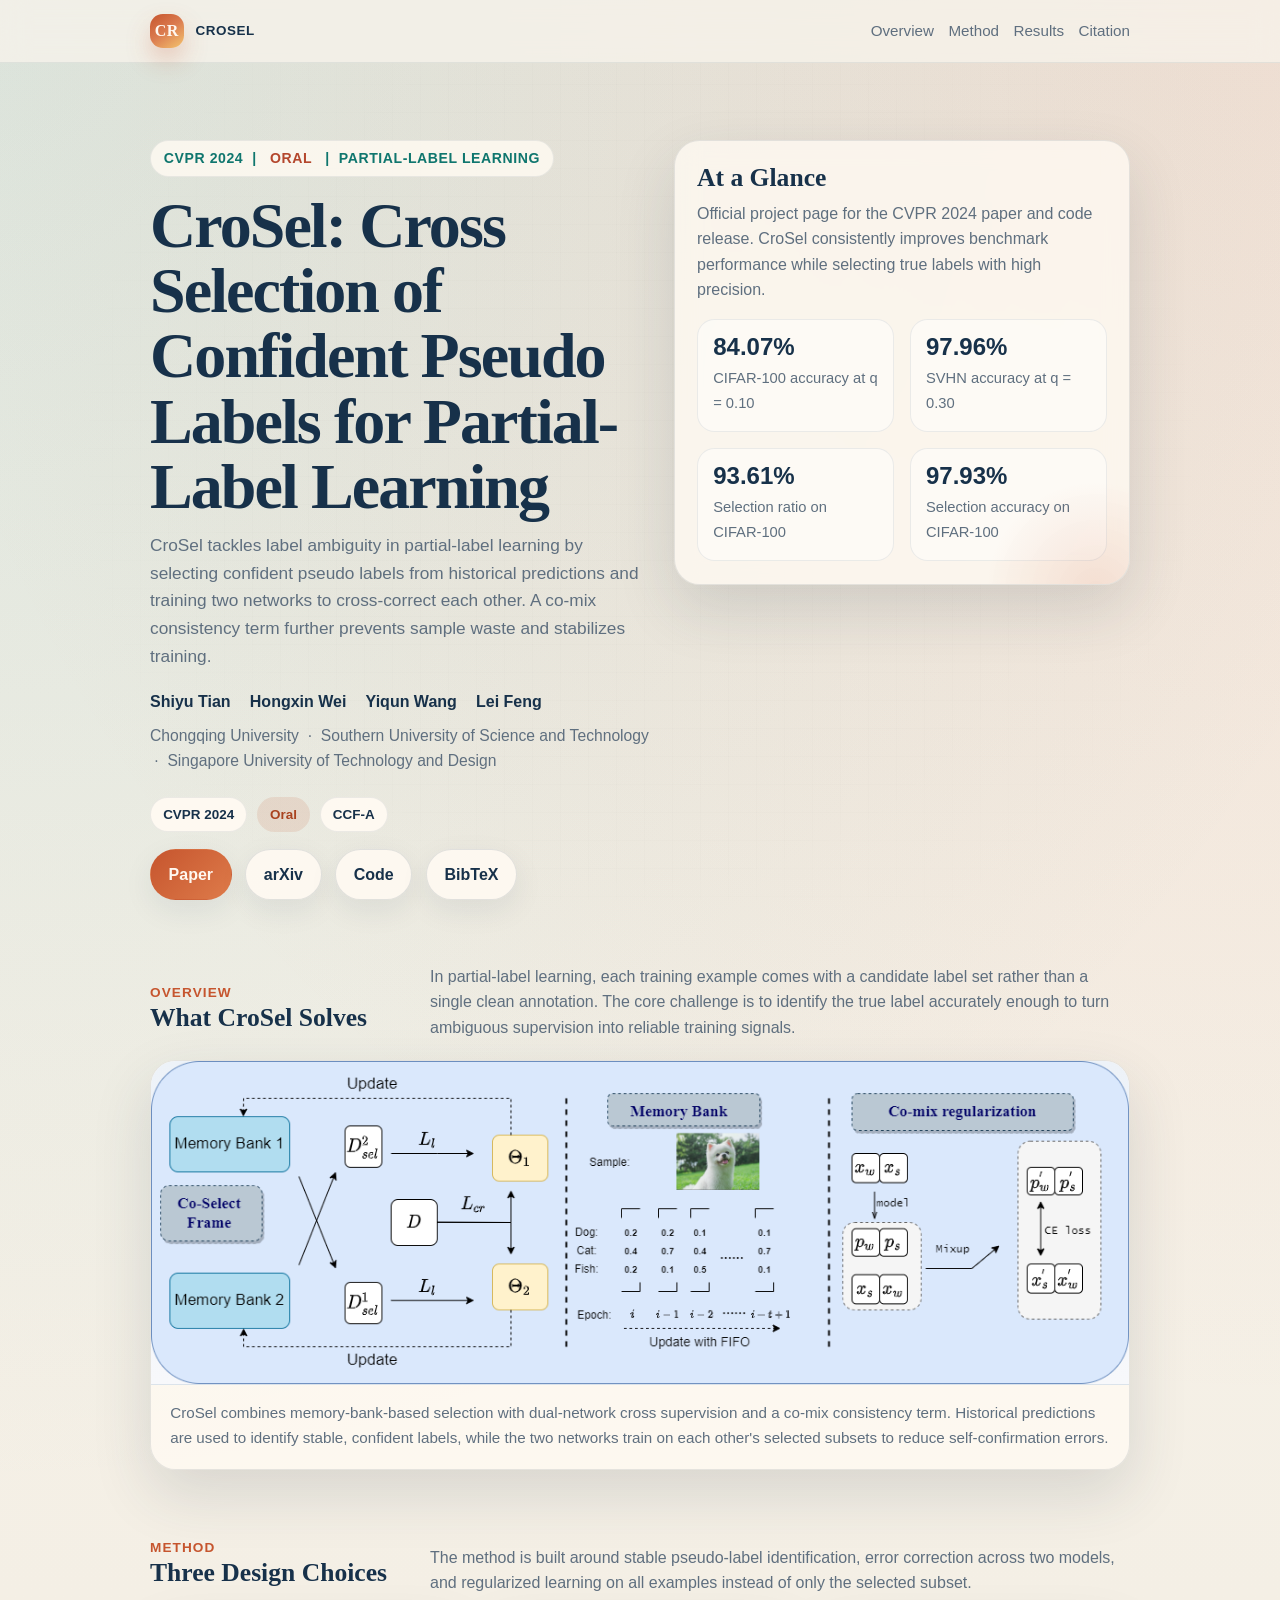
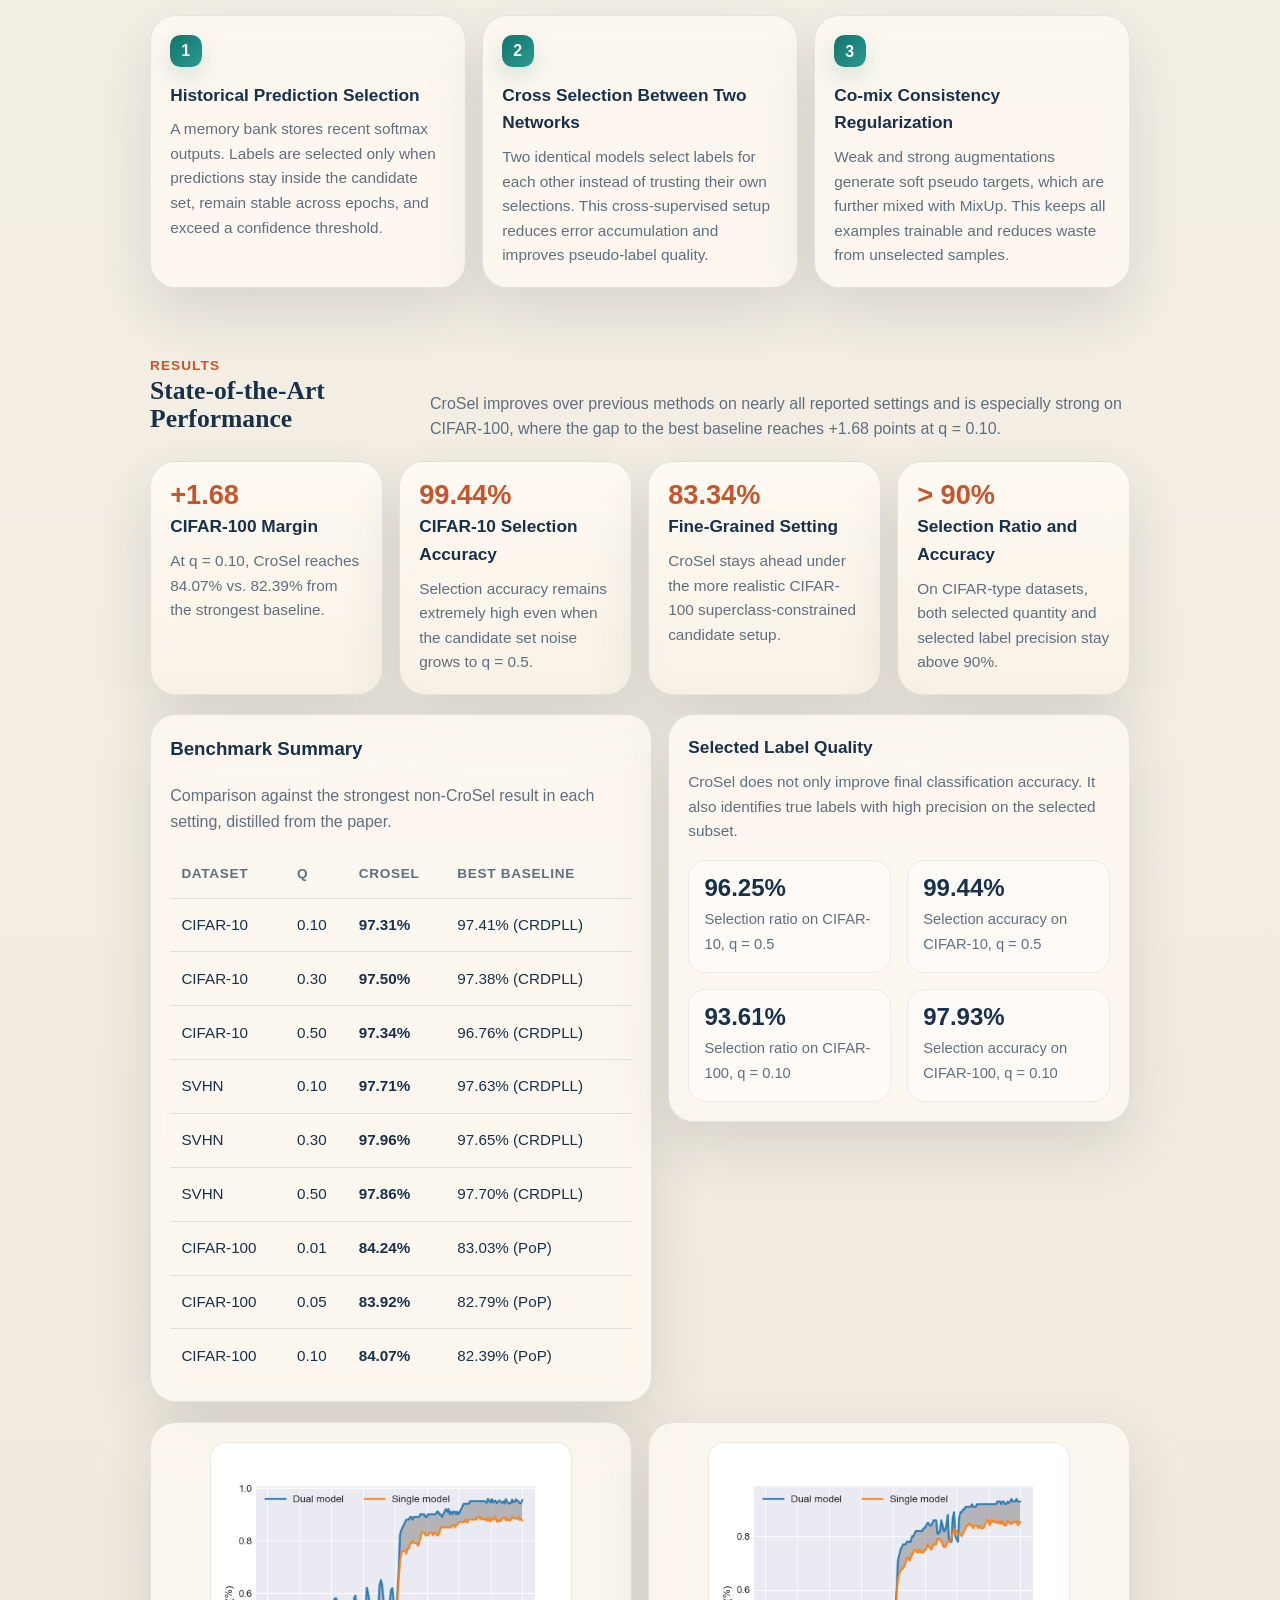
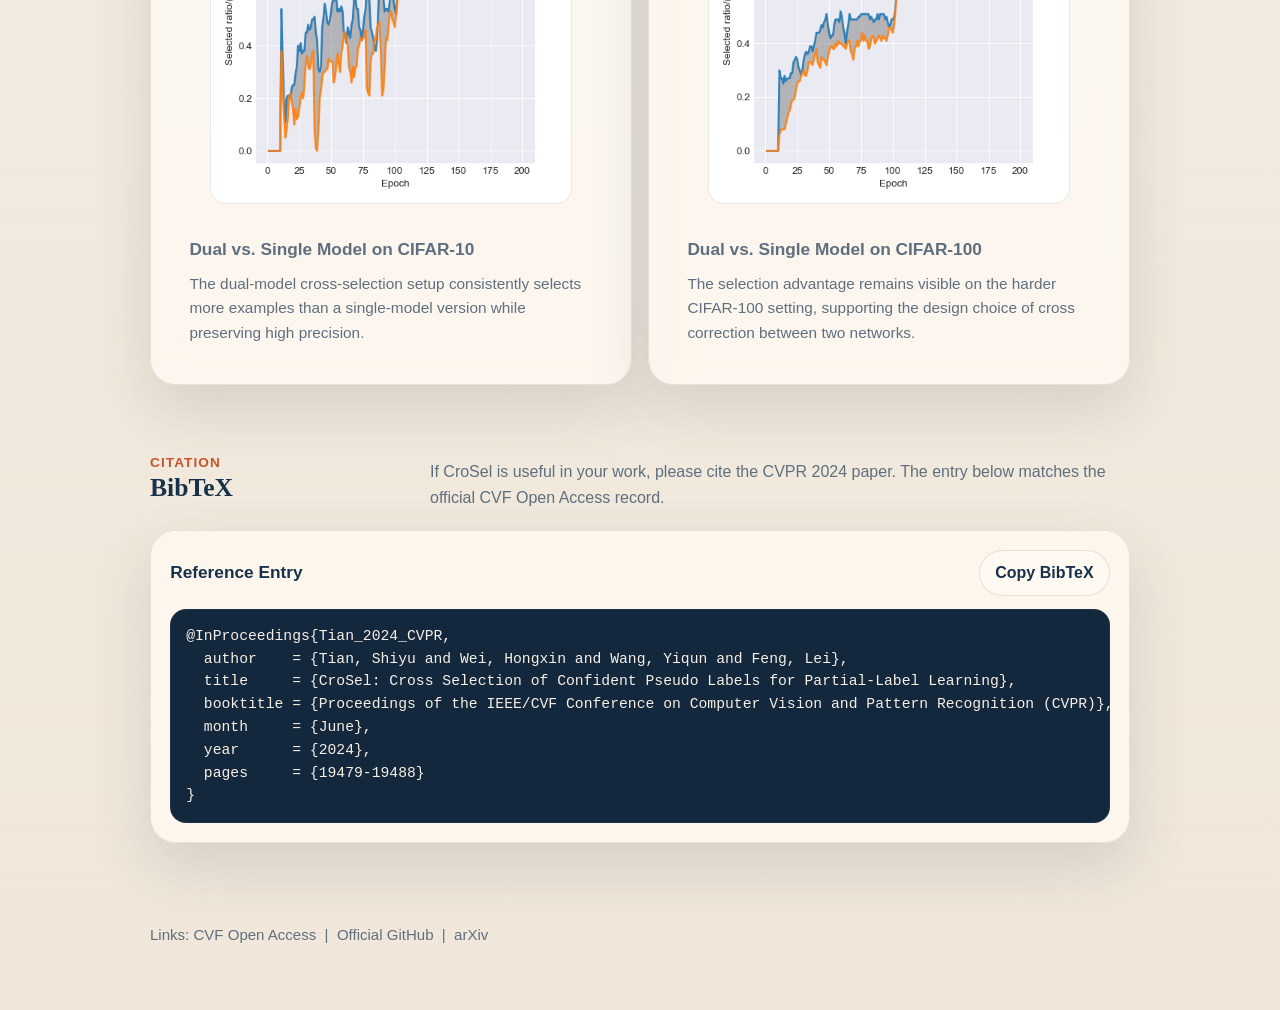
==== projects/crosel/index.html @ 3dc2851a "Add project pages and refine homepage" ====
<!DOCTYPE html>
<html lang="en">
<head>
  <meta charset="utf-8">
  <meta name="viewport" content="width=device-width, initial-scale=1">
  <title>CroSel | CVPR 2024 Project Page</title>
  <meta
    name="description"
    content="CroSel: Cross Selection of Confident Pseudo Labels for Partial-Label Learning. CVPR 2024 project page with paper, code, method overview, results, and citation."
  >
  <style>
    :root {
      --bg: #f4efe5;
      --bg-deep: #e7dbc4;
      --card: rgba(255, 250, 242, 0.78);
      --card-strong: #fffaf2;
      --ink: #17314a;
      --muted: #5f6f7f;
      --accent: #c6552e;
      --accent-deep: #a9431f;
      --accent-soft: rgba(198, 85, 46, 0.14);
      --teal: #0f766e;
      --teal-soft: rgba(15, 118, 110, 0.12);
      --line: rgba(23, 49, 74, 0.12);
      --shadow: 0 24px 60px rgba(44, 55, 73, 0.14);
      --display: "Iowan Old Style", "Palatino Linotype", "Book Antiqua", Georgia, serif;
      --body: "Aptos", "Segoe UI", "Helvetica Neue", Arial, sans-serif;
      --mono: "Cascadia Code", "SFMono-Regular", Consolas, monospace;
    }

    * {
      box-sizing: border-box;
    }

    html {
      scroll-behavior: smooth;
    }

    body {
      margin: 0;
      color: var(--ink);
      font-family: var(--body);
      line-height: 1.6;
      background:
        radial-gradient(circle at top left, rgba(15, 118, 110, 0.12), transparent 34%),
        radial-gradient(circle at top right, rgba(198, 85, 46, 0.13), transparent 32%),
        linear-gradient(180deg, #f8f4ec 0%, var(--bg) 38%, #f0e7da 100%);
      min-height: 100vh;
    }

    body::before {
      content: "";
      position: fixed;
      inset: 0;
      pointer-events: none;
      opacity: 0.33;
      background-image:
        linear-gradient(rgba(23, 49, 74, 0.03) 1px, transparent 1px),
        linear-gradient(90deg, rgba(23, 49, 74, 0.03) 1px, transparent 1px);
      background-size: 28px 28px;
      mask-image: radial-gradient(circle at center, black 48%, transparent 88%);
    }

    a {
      color: inherit;
      text-decoration: none;
    }

    img {
      display: block;
      max-width: 100%;
    }

    code,
    pre {
      font-family: var(--mono);
    }

    .container {
      width: min(980px, calc(100% - 2rem));
      margin: 0 auto;
      position: relative;
      z-index: 1;
    }

    .topbar {
      position: sticky;
      top: 0;
      z-index: 10;
      backdrop-filter: blur(14px);
      background: rgba(248, 244, 236, 0.76);
      border-bottom: 1px solid rgba(23, 49, 74, 0.08);
    }

    .topbar-inner {
      display: flex;
      justify-content: space-between;
      align-items: center;
      gap: 1rem;
      padding: 0.9rem 0;
    }

    .brand {
      display: inline-flex;
      align-items: center;
      gap: 0.75rem;
      font-weight: 700;
      letter-spacing: 0.04em;
      text-transform: uppercase;
      font-size: 0.84rem;
    }

    .brand-mark {
      width: 2.1rem;
      height: 2.1rem;
      display: grid;
      place-items: center;
      border-radius: 0.8rem;
      color: #fff8f0;
      background:
        linear-gradient(145deg, var(--accent) 0%, #db7b4f 48%, #f4c46f 100%);
      box-shadow: 0 12px 24px rgba(198, 85, 46, 0.25);
      font-family: var(--display);
      font-size: 1rem;
    }

    .nav {
      display: flex;
      flex-wrap: wrap;
      justify-content: flex-end;
      gap: 0.9rem;
      color: var(--muted);
      font-size: 0.95rem;
    }

    .nav a:hover {
      color: var(--ink);
    }

    .hero {
      padding: clamp(3.2rem, 6vw, 5.6rem) 0 2.8rem;
      display: grid;
      grid-template-columns: minmax(0, 1.05fr) minmax(250px, 0.95fr);
      gap: 1.2rem;
      align-items: start;
    }

    .eyebrow {
      display: inline-flex;
      align-items: center;
      gap: 0.55rem;
      padding: 0.38rem 0.8rem;
      border-radius: 999px;
      background: rgba(255, 250, 242, 0.82);
      border: 1px solid rgba(23, 49, 74, 0.08);
      color: var(--teal);
      font-size: 0.88rem;
      font-weight: 700;
      letter-spacing: 0.04em;
      text-transform: uppercase;
    }

    .eyebrow-oral {
      color: #b4472d;
      font-weight: 900;
    }

    .hero h1 {
      margin: 1rem 0 0.8rem;
      font-family: var(--display);
      font-size: clamp(2.4rem, 5vw, 4.4rem);
      line-height: 1.02;
      letter-spacing: -0.03em;
    }

    .subtitle {
      max-width: 760px;
      margin: 0 0 1.1rem;
      font-size: 1.08rem;
      color: var(--muted);
    }

    .authors {
      display: flex;
      flex-wrap: wrap;
      gap: 0.7rem 1.2rem;
      margin: 1.2rem 0 0.5rem;
      font-size: 1rem;
      font-weight: 600;
    }

    .affiliations {
      color: var(--muted);
      font-size: 0.98rem;
      margin-bottom: 1.5rem;
    }

    .actions {
      display: flex;
      flex-wrap: wrap;
      gap: 0.85rem;
    }

    .hero-tags {
      display: flex;
      flex-wrap: wrap;
      gap: 0.6rem;
      margin: 1rem 0 1.1rem;
    }

    .hero-tag {
      display: inline-flex;
      align-items: center;
      justify-content: center;
      min-height: 2rem;
      padding: 0.34rem 0.76rem;
      border-radius: 999px;
      border: 1px solid rgba(23, 49, 74, 0.08);
      background: rgba(255, 250, 242, 0.92);
      color: var(--ink);
      font-size: 0.84rem;
      font-weight: 700;
    }

    .hero-tag.oral {
      background: rgba(198, 85, 46, 0.12);
      color: var(--accent-deep);
      border-color: transparent;
    }

    .btn {
      display: inline-flex;
      align-items: center;
      justify-content: center;
      gap: 0.5rem;
      min-height: 2.9rem;
      padding: 0.72rem 1.1rem;
      border-radius: 999px;
      border: 1px solid rgba(23, 49, 74, 0.12);
      background: rgba(255, 250, 242, 0.9);
      box-shadow: 0 10px 30px rgba(23, 49, 74, 0.08);
      font-weight: 700;
      transition: transform 180ms ease, box-shadow 180ms ease, border-color 180ms ease;
    }

    .btn:hover {
      transform: translateY(-2px);
      box-shadow: 0 16px 32px rgba(23, 49, 74, 0.12);
      border-color: rgba(23, 49, 74, 0.18);
    }

    .btn.primary {
      background: linear-gradient(135deg, var(--accent) 0%, #de7b4a 100%);
      color: #fff8f0;
      border-color: transparent;
    }

    .panel {
      background: var(--card);
      border: 1px solid rgba(23, 49, 74, 0.1);
      border-radius: 1.6rem;
      box-shadow: var(--shadow);
      backdrop-filter: blur(12px);
    }

    .hero-panel {
      padding: 1.4rem;
      position: relative;
      overflow: hidden;
    }

    .hero-panel::after {
      content: "";
      position: absolute;
      inset: auto -18% -28% auto;
      width: 230px;
      height: 230px;
      border-radius: 50%;
      background: radial-gradient(circle, rgba(198, 85, 46, 0.15), transparent 68%);
    }

    .hero-panel h2,
    .section-title {
      margin: 0 0 0.55rem;
      font-family: var(--display);
      font-size: clamp(1.6rem, 2vw, 2.1rem);
      line-height: 1.1;
    }

    .hero-stats,
    .mini-grid,
    .idea-grid,
    .visual-grid,
    .highlights-grid {
      display: grid;
      gap: 1rem;
    }

    .hero-stats {
      margin-top: 1rem;
      grid-template-columns: repeat(2, minmax(0, 1fr));
    }

    .mini-grid {
      grid-template-columns: repeat(2, minmax(0, 1fr));
    }

    .stat {
      padding: 0.95rem;
      border-radius: 1.1rem;
      background: rgba(255, 255, 255, 0.48);
      border: 1px solid rgba(23, 49, 74, 0.08);
    }

    .stat .value {
      display: block;
      font-size: 1.5rem;
      font-weight: 800;
      line-height: 1;
      margin-bottom: 0.35rem;
    }

    .stat .label {
      color: var(--muted);
      font-size: 0.92rem;
    }

    .section {
      padding: 1.2rem 0 3rem;
    }

    .section-head {
      display: flex;
      justify-content: space-between;
      align-items: end;
      gap: 1rem;
      margin-bottom: 1.2rem;
    }

    .section-kicker {
      color: var(--accent);
      text-transform: uppercase;
      letter-spacing: 0.08em;
      font-size: 0.85rem;
      font-weight: 800;
    }

    .section-copy {
      max-width: 700px;
      color: var(--muted);
      margin: 0;
    }

    .teaser {
      overflow: hidden;
    }

    .teaser figure,
    .visual-card {
      margin: 0;
    }

    .teaser img {
      width: 100%;
      object-fit: cover;
      border-bottom: 1px solid rgba(23, 49, 74, 0.08);
      background: linear-gradient(180deg, #edf2f8 0%, #f7f8fb 100%);
    }

    .teaser figcaption,
    .visual-body {
      padding: 1rem 1.2rem 1.2rem;
      color: var(--muted);
      font-size: 0.95rem;
    }

    .idea-grid {
      grid-template-columns: repeat(3, minmax(0, 1fr));
    }

    .idea-card,
    .highlight-card,
    .visual-card,
    .citation-card,
    .table-shell {
      padding: 1.2rem;
    }

    .idea-card h3,
    .highlight-card h3,
    .visual-card h3,
    .citation-card h3 {
      margin: 0 0 0.5rem;
      font-size: 1.08rem;
    }

    .idea-card p,
    .highlight-card p,
    .visual-card p,
    .citation-card p {
      margin: 0;
      color: var(--muted);
      font-size: 0.96rem;
    }

    .badge {
      display: inline-flex;
      align-items: center;
      justify-content: center;
      width: 2rem;
      height: 2rem;
      margin-bottom: 0.9rem;
      border-radius: 0.65rem;
      font-weight: 800;
      color: #fff8f0;
      background: linear-gradient(135deg, var(--teal) 0%, #2e988f 100%);
      box-shadow: 0 10px 24px rgba(15, 118, 110, 0.18);
    }

    .highlights-grid {
      grid-template-columns: repeat(4, minmax(0, 1fr));
      margin-bottom: 1.2rem;
    }

    .highlight-card {
      background: linear-gradient(180deg, rgba(255, 250, 242, 0.96) 0%, rgba(249, 242, 231, 0.8) 100%);
    }

    .highlight-value {
      display: block;
      margin-bottom: 0.3rem;
      font-size: 1.7rem;
      line-height: 1;
      font-weight: 800;
      color: var(--accent);
    }

    .results-layout {
      display: grid;
      grid-template-columns: minmax(0, 1fr) minmax(250px, 0.92fr);
      gap: 1rem;
      align-items: start;
    }

    .table-shell {
      overflow: hidden;
    }

    .table-wrap {
      overflow-x: auto;
    }

    table {
      width: 100%;
      border-collapse: collapse;
      min-width: 540px;
      font-size: 0.95rem;
    }

    th,
    td {
      padding: 0.8rem 0.7rem;
      border-bottom: 1px solid var(--line);
      text-align: left;
      white-space: nowrap;
    }

    th {
      color: var(--muted);
      font-size: 0.85rem;
      text-transform: uppercase;
      letter-spacing: 0.05em;
    }

    tbody tr:last-child td {
      border-bottom: none;
    }

    .pill {
      display: inline-flex;
      align-items: center;
      padding: 0.18rem 0.56rem;
      border-radius: 999px;
      font-size: 0.84rem;
      font-weight: 700;
    }

    .pill.up {
      background: var(--teal-soft);
      color: var(--teal);
    }

    .pill.down {
      background: var(--accent-soft);
      color: var(--accent-deep);
    }

    .strong {
      font-weight: 800;
      color: var(--ink);
    }

    .visual-grid {
      grid-template-columns: repeat(2, minmax(0, 1fr));
      margin-top: 1.2rem;
    }

    .visual-card {
      overflow: hidden;
    }

    .visual-card img {
      width: 82%;
      height: auto;
      display: block;
      margin: 0 auto 1rem;
      aspect-ratio: auto;
      object-fit: contain;
      border-radius: 1rem;
      border: 1px solid rgba(23, 49, 74, 0.08);
      background: #f7f8fb;
    }

    .citation-card {
      position: relative;
    }

    .citation-actions {
      display: flex;
      justify-content: space-between;
      align-items: center;
      gap: 1rem;
      margin-bottom: 0.8rem;
    }

    .copy-btn {
      cursor: pointer;
      border: 1px solid rgba(23, 49, 74, 0.12);
      background: rgba(255, 250, 242, 0.92);
      color: var(--ink);
      border-radius: 999px;
      padding: 0.58rem 0.95rem;
      font: inherit;
      font-weight: 700;
    }

    .copy-btn:hover {
      border-color: rgba(23, 49, 74, 0.18);
    }

    pre {
      margin: 0;
      padding: 1rem;
      border-radius: 1rem;
      overflow: auto;
      background: #13283c;
      color: #f6efe6;
      font-size: 0.92rem;
      line-height: 1.55;
      box-shadow: inset 0 0 0 1px rgba(255, 255, 255, 0.06);
    }

    .footer {
      padding: 1rem 0 3rem;
      color: var(--muted);
      font-size: 0.94rem;
    }

    .fade-up {
      opacity: 0;
      transform: translateY(18px);
      animation: fade-up 700ms ease forwards;
      animation-delay: var(--delay, 0ms);
    }

    @keyframes fade-up {
      to {
        opacity: 1;
        transform: translateY(0);
      }
    }

    @media (max-width: 1040px) {
      .hero,
      .results-layout,
      .highlights-grid {
        grid-template-columns: 1fr;
      }

      .idea-grid {
        grid-template-columns: repeat(2, minmax(0, 1fr));
      }

      .hero-panel::after {
        width: 180px;
        height: 180px;
      }
    }

    @media (max-width: 720px) {
      .topbar-inner,
      .section-head,
      .citation-actions {
        align-items: start;
        flex-direction: column;
      }

      .nav {
        justify-content: flex-start;
      }

      .hero {
        padding-top: 2.4rem;
      }

      .hero-stats,
      .mini-grid,
      .visual-grid {
        grid-template-columns: 1fr;
      }

      .idea-grid {
        grid-template-columns: 1fr;
      }

      .actions {
        width: 100%;
      }

      .btn {
        flex: 1 1 180px;
      }

      table {
        min-width: 460px;
      }

      th,
      td {
        white-space: normal;
      }
    }
  </style>
</head>
<body>
  <header class="topbar">
    <div class="container topbar-inner">
      <a class="brand" href="#">
        <span class="brand-mark">Cr</span>
        <span>CroSel</span>
      </a>
      <nav class="nav">
        <a href="#overview">Overview</a>
        <a href="#method">Method</a>
        <a href="#results">Results</a>
        <a href="#citation">Citation</a>
      </nav>
    </div>
  </header>

  <main class="container">
    <section class="hero">
      <div class="fade-up" style="--delay: 60ms;">
        <div class="eyebrow">CVPR 2024 &nbsp;|&nbsp; <span class="eyebrow-oral">Oral</span> &nbsp;|&nbsp; Partial-Label Learning</div>
        <h1>CroSel: Cross Selection of Confident Pseudo Labels for Partial-Label Learning</h1>
        <p class="subtitle">
          CroSel tackles label ambiguity in partial-label learning by selecting confident pseudo labels
          from historical predictions and training two networks to cross-correct each other. A co-mix
          consistency term further prevents sample waste and stabilizes training.
        </p>
        <div class="authors">
          <span>Shiyu Tian</span>
          <span>Hongxin Wei</span>
          <span>Yiqun Wang</span>
          <span>Lei Feng</span>
        </div>
        <div class="affiliations">
          Chongqing University &nbsp;&middot;&nbsp; Southern University of Science and Technology &nbsp;&middot;&nbsp;
          Singapore University of Technology and Design
        </div>
        <div class="hero-tags">
          <span class="hero-tag">CVPR 2024</span>
          <span class="hero-tag oral">Oral</span>
          <span class="hero-tag">CCF-A</span>
        </div>
        <div class="actions">
          <a class="btn primary" href="https://openaccess.thecvf.com/content/CVPR2024/papers/Tian_CroSel_Cross_Selection_of_Confident_Pseudo_Labels_for_Partial-Label_Learning_CVPR_2024_paper.pdf" target="_blank" rel="noreferrer">Paper</a>
          <a class="btn" href="https://arxiv.org/abs/2303.10365" target="_blank" rel="noreferrer">arXiv</a>
          <a class="btn" href="https://github.com/jokersio-tsy/CroSel" target="_blank" rel="noreferrer">Code</a>
          <a class="btn" href="#citation">BibTeX</a>
        </div>
      </div>

      <aside class="panel hero-panel fade-up" style="--delay: 180ms;">
        <h2>At a Glance</h2>
        <p class="section-copy">
          Official project page for the CVPR 2024 paper and code release. CroSel consistently improves
          benchmark performance while selecting true labels with high precision.
        </p>
        <div class="hero-stats">
          <div class="stat">
            <span class="value">84.07%</span>
            <span class="label">CIFAR-100 accuracy at q = 0.10</span>
          </div>
          <div class="stat">
            <span class="value">97.96%</span>
            <span class="label">SVHN accuracy at q = 0.30</span>
          </div>
          <div class="stat">
            <span class="value">93.61%</span>
            <span class="label">Selection ratio on CIFAR-100</span>
          </div>
          <div class="stat">
            <span class="value">97.93%</span>
            <span class="label">Selection accuracy on CIFAR-100</span>
          </div>
        </div>
      </aside>
    </section>

    <section class="section fade-up" id="overview" style="--delay: 240ms;">
      <div class="section-head">
        <div>
          <div class="section-kicker">Overview</div>
          <h2 class="section-title">What CroSel Solves</h2>
        </div>
        <p class="section-copy">
          In partial-label learning, each training example comes with a candidate label set rather than a
          single clean annotation. The core challenge is to identify the true label accurately enough to
          turn ambiguous supervision into reliable training signals.
        </p>
      </div>

      <div class="panel teaser">
        <figure>
          <img src="./img/frame1.png" alt="Overview of the CroSel framework with memory banks, cross selection, and co-mix regularization.">
          <figcaption>
            CroSel combines memory-bank-based selection with dual-network cross supervision and a co-mix
            consistency term. Historical predictions are used to identify stable, confident labels, while
            the two networks train on each other's selected subsets to reduce self-confirmation errors.
          </figcaption>
        </figure>
      </div>
    </section>

    <section class="section" id="method">
      <div class="section-head">
        <div>
          <div class="section-kicker">Method</div>
          <h2 class="section-title">Three Design Choices</h2>
        </div>
        <p class="section-copy">
          The method is built around stable pseudo-label identification, error correction across two
          models, and regularized learning on all examples instead of only the selected subset.
        </p>
      </div>

      <div class="idea-grid">
        <article class="panel idea-card fade-up" style="--delay: 40ms;">
          <div class="badge">1</div>
          <h3>Historical Prediction Selection</h3>
          <p>
            A memory bank stores recent softmax outputs. Labels are selected only when predictions stay
            inside the candidate set, remain stable across epochs, and exceed a confidence threshold.
          </p>
        </article>

        <article class="panel idea-card fade-up" style="--delay: 120ms;">
          <div class="badge">2</div>
          <h3>Cross Selection Between Two Networks</h3>
          <p>
            Two identical models select labels for each other instead of trusting their own selections.
            This cross-supervised setup reduces error accumulation and improves pseudo-label quality.
          </p>
        </article>

        <article class="panel idea-card fade-up" style="--delay: 200ms;">
          <div class="badge">3</div>
          <h3>Co-mix Consistency Regularization</h3>
          <p>
            Weak and strong augmentations generate soft pseudo targets, which are further mixed with
            MixUp. This keeps all examples trainable and reduces waste from unselected samples.
          </p>
        </article>
      </div>
    </section>

    <section class="section" id="results">
      <div class="section-head">
        <div>
          <div class="section-kicker">Results</div>
          <h2 class="section-title">State-of-the-Art Performance</h2>
        </div>
        <p class="section-copy">
          CroSel improves over previous methods on nearly all reported settings and is especially strong
          on CIFAR-100, where the gap to the best baseline reaches +1.68 points at q = 0.10.
        </p>
      </div>

      <div class="highlights-grid">
        <article class="panel highlight-card fade-up" style="--delay: 30ms;">
          <span class="highlight-value">+1.68</span>
          <h3>CIFAR-100 Margin</h3>
          <p>At q = 0.10, CroSel reaches 84.07% vs. 82.39% from the strongest baseline.</p>
        </article>

        <article class="panel highlight-card fade-up" style="--delay: 90ms;">
          <span class="highlight-value">99.44%</span>
          <h3>CIFAR-10 Selection Accuracy</h3>
          <p>Selection accuracy remains extremely high even when the candidate set noise grows to q = 0.5.</p>
        </article>

        <article class="panel highlight-card fade-up" style="--delay: 150ms;">
          <span class="highlight-value">83.34%</span>
          <h3>Fine-Grained Setting</h3>
          <p>CroSel stays ahead under the more realistic CIFAR-100 superclass-constrained candidate setup.</p>
        </article>

        <article class="panel highlight-card fade-up" style="--delay: 210ms;">
          <span class="highlight-value">&gt; 90%</span>
          <h3>Selection Ratio and Accuracy</h3>
          <p>On CIFAR-type datasets, both selected quantity and selected label precision stay above 90%.</p>
        </article>
      </div>

      <div class="results-layout">
        <div class="panel table-shell fade-up" style="--delay: 120ms;">
          <h3 style="margin-top: 0;">Benchmark Summary</h3>
          <p class="section-copy" style="margin-bottom: 1rem;">
            Comparison against the strongest non-CroSel result in each setting, distilled from the paper.
          </p>
          <div class="table-wrap">
            <table aria-label="Benchmark accuracy summary">
              <thead>
                <tr>
                  <th>Dataset</th>
                  <th>q</th>
                  <th>CroSel</th>
                  <th>Best Baseline</th>
                  <th>Delta</th>
                </tr>
              </thead>
              <tbody>
                <tr>
                  <td>CIFAR-10</td>
                  <td>0.10</td>
                  <td class="strong">97.31%</td>
                  <td>97.41% (CRDPLL)</td>
                  <td><span class="pill down">-0.10</span></td>
                </tr>
                <tr>
                  <td>CIFAR-10</td>
                  <td>0.30</td>
                  <td class="strong">97.50%</td>
                  <td>97.38% (CRDPLL)</td>
                  <td><span class="pill up">+0.12</span></td>
                </tr>
                <tr>
                  <td>CIFAR-10</td>
                  <td>0.50</td>
                  <td class="strong">97.34%</td>
                  <td>96.76% (CRDPLL)</td>
                  <td><span class="pill up">+0.58</span></td>
                </tr>
                <tr>
                  <td>SVHN</td>
                  <td>0.10</td>
                  <td class="strong">97.71%</td>
                  <td>97.63% (CRDPLL)</td>
                  <td><span class="pill up">+0.08</span></td>
                </tr>
                <tr>
                  <td>SVHN</td>
                  <td>0.30</td>
                  <td class="strong">97.96%</td>
                  <td>97.65% (CRDPLL)</td>
                  <td><span class="pill up">+0.31</span></td>
                </tr>
                <tr>
                  <td>SVHN</td>
                  <td>0.50</td>
                  <td class="strong">97.86%</td>
                  <td>97.70% (CRDPLL)</td>
                  <td><span class="pill up">+0.16</span></td>
                </tr>
                <tr>
                  <td>CIFAR-100</td>
                  <td>0.01</td>
                  <td class="strong">84.24%</td>
                  <td>83.03% (PoP)</td>
                  <td><span class="pill up">+1.21</span></td>
                </tr>
                <tr>
                  <td>CIFAR-100</td>
                  <td>0.05</td>
                  <td class="strong">83.92%</td>
                  <td>82.79% (PoP)</td>
                  <td><span class="pill up">+1.13</span></td>
                </tr>
                <tr>
                  <td>CIFAR-100</td>
                  <td>0.10</td>
                  <td class="strong">84.07%</td>
                  <td>82.39% (PoP)</td>
                  <td><span class="pill up">+1.68</span></td>
                </tr>
              </tbody>
            </table>
          </div>
        </div>

        <aside class="panel citation-card fade-up" style="--delay: 180ms;">
          <h3>Selected Label Quality</h3>
          <p style="margin-bottom: 1rem;">
            CroSel does not only improve final classification accuracy. It also identifies true labels with
            high precision on the selected subset.
          </p>
          <div class="mini-grid">
            <div class="stat">
              <span class="value">96.25%</span>
              <span class="label">Selection ratio on CIFAR-10, q = 0.5</span>
            </div>
            <div class="stat">
              <span class="value">99.44%</span>
              <span class="label">Selection accuracy on CIFAR-10, q = 0.5</span>
            </div>
            <div class="stat">
              <span class="value">93.61%</span>
              <span class="label">Selection ratio on CIFAR-100, q = 0.10</span>
            </div>
            <div class="stat">
              <span class="value">97.93%</span>
              <span class="label">Selection accuracy on CIFAR-100, q = 0.10</span>
            </div>
          </div>
        </aside>
      </div>

      <div class="visual-grid">
        <figure class="panel visual-card fade-up" style="--delay: 90ms;">
          <img src="./img/cifar10@comparation@sratio.png" alt="Selection ratio comparison between dual model and single model on CIFAR-10.">
          <div class="visual-body">
            <h3>Dual vs. Single Model on CIFAR-10</h3>
            <p>
              The dual-model cross-selection setup consistently selects more examples than a single-model
              version while preserving high precision.
            </p>
          </div>
        </figure>

        <figure class="panel visual-card fade-up" style="--delay: 150ms;">
          <img src="./img/cifar100@comparation@sratio.png" alt="Selection ratio comparison between dual model and single model on CIFAR-100.">
          <div class="visual-body">
            <h3>Dual vs. Single Model on CIFAR-100</h3>
            <p>
              The selection advantage remains visible on the harder CIFAR-100 setting, supporting the
              design choice of cross correction between two networks.
            </p>
          </div>
        </figure>
      </div>
    </section>

    <section class="section" id="citation">
      <div class="section-head">
        <div>
          <div class="section-kicker">Citation</div>
          <h2 class="section-title">BibTeX</h2>
        </div>
        <p class="section-copy">
          If CroSel is useful in your work, please cite the CVPR 2024 paper. The entry below matches the
          official CVF Open Access record.
        </p>
      </div>

      <div class="panel citation-card fade-up" style="--delay: 80ms;">
        <div class="citation-actions">
          <h3 style="margin: 0;">Reference Entry</h3>
          <button class="copy-btn" type="button" data-copy-target="bibtex">Copy BibTeX</button>
        </div>
        <pre id="bibtex">@InProceedings{Tian_2024_CVPR,
  author    = {Tian, Shiyu and Wei, Hongxin and Wang, Yiqun and Feng, Lei},
  title     = {CroSel: Cross Selection of Confident Pseudo Labels for Partial-Label Learning},
  booktitle = {Proceedings of the IEEE/CVF Conference on Computer Vision and Pattern Recognition (CVPR)},
  month     = {June},
  year      = {2024},
  pages     = {19479-19488}
}</pre>
      </div>
    </section>

    <footer class="footer">
      <p>
        Links: <a href="https://openaccess.thecvf.com/content/CVPR2024/html/Tian_CroSel_Cross_Selection_of_Confident_Pseudo_Labels_for_Partial-Label_Learning_CVPR_2024_paper.html" target="_blank" rel="noreferrer">CVF Open Access</a>
        &nbsp;|&nbsp;
        <a href="https://github.com/jokersio-tsy/CroSel" target="_blank" rel="noreferrer">Official GitHub</a>
        &nbsp;|&nbsp;
        <a href="https://arxiv.org/abs/2303.10365" target="_blank" rel="noreferrer">arXiv</a>
      </p>
    </footer>
  </main>

  <script>
    const copyButton = document.querySelector("[data-copy-target]");

    if (copyButton) {
      copyButton.addEventListener("click", async () => {
        const target = document.getElementById(copyButton.dataset.copyTarget);
        if (!target) return;

        const originalText = copyButton.textContent;
        try {
          if (navigator.clipboard && window.isSecureContext) {
            await navigator.clipboard.writeText(target.textContent);
          } else {
            const textArea = document.createElement("textarea");
            textArea.value = target.textContent;
            textArea.setAttribute("readonly", "");
            textArea.style.position = "fixed";
            textArea.style.top = "-9999px";
            document.body.appendChild(textArea);
            textArea.select();
            document.execCommand("copy");
            document.body.removeChild(textArea);
          }
          copyButton.textContent = "Copied";
        } catch (error) {
          copyButton.textContent = "Copy failed";
        }

        window.setTimeout(() => {
          copyButton.textContent = originalText;
        }, 1600);
      });
    }
  </script>
</body>
</html>
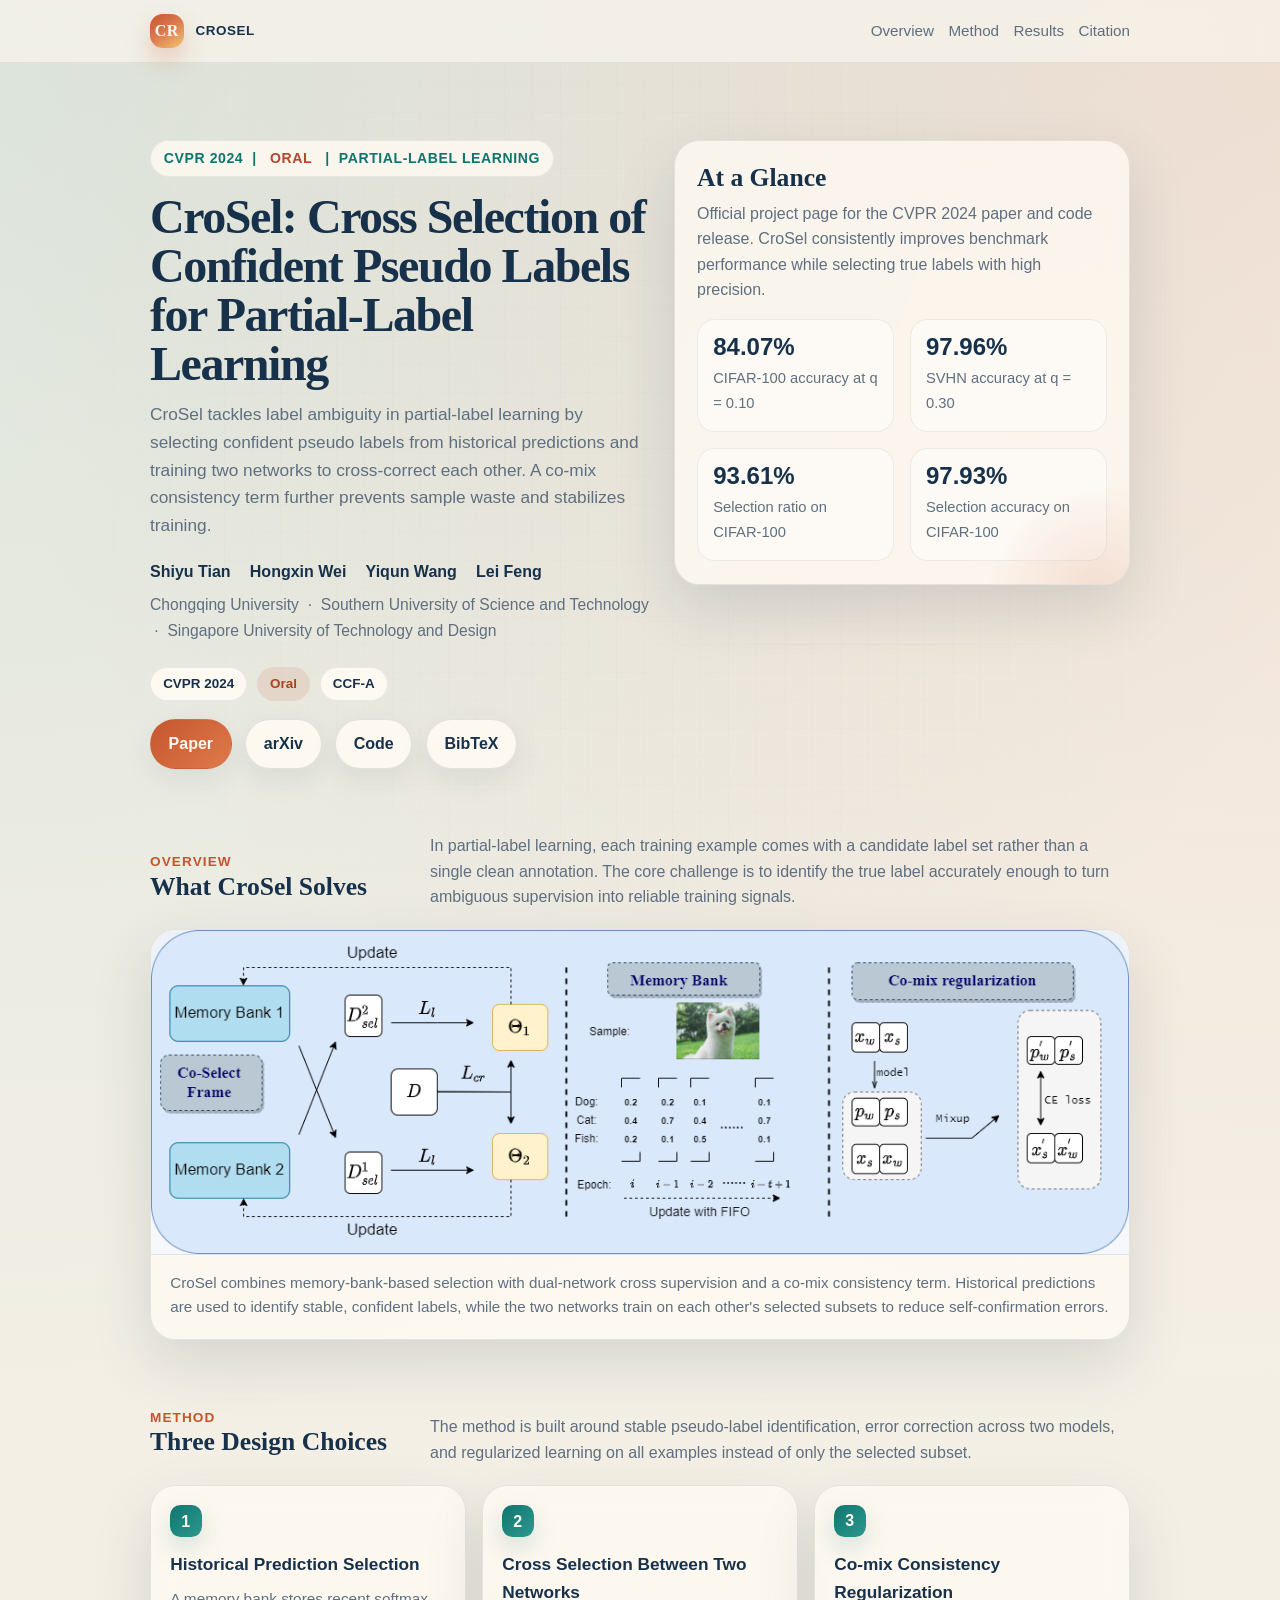
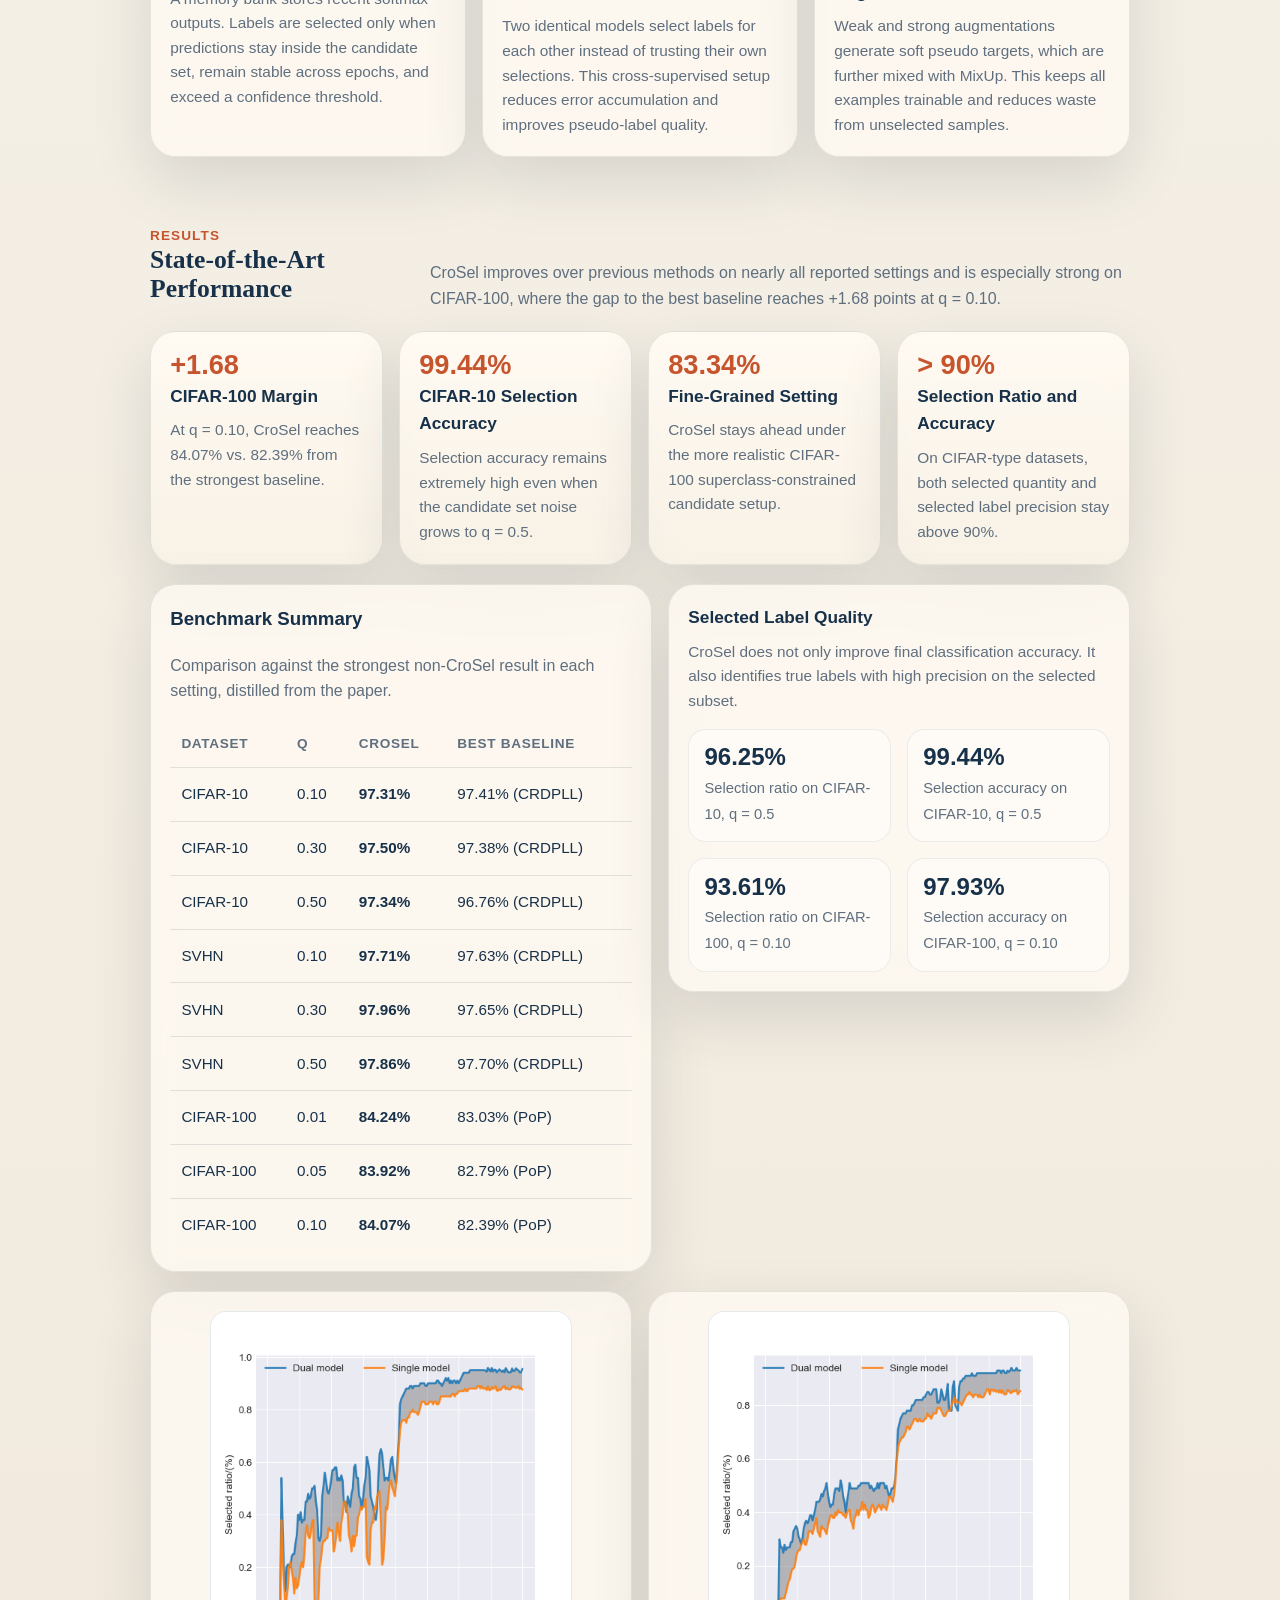
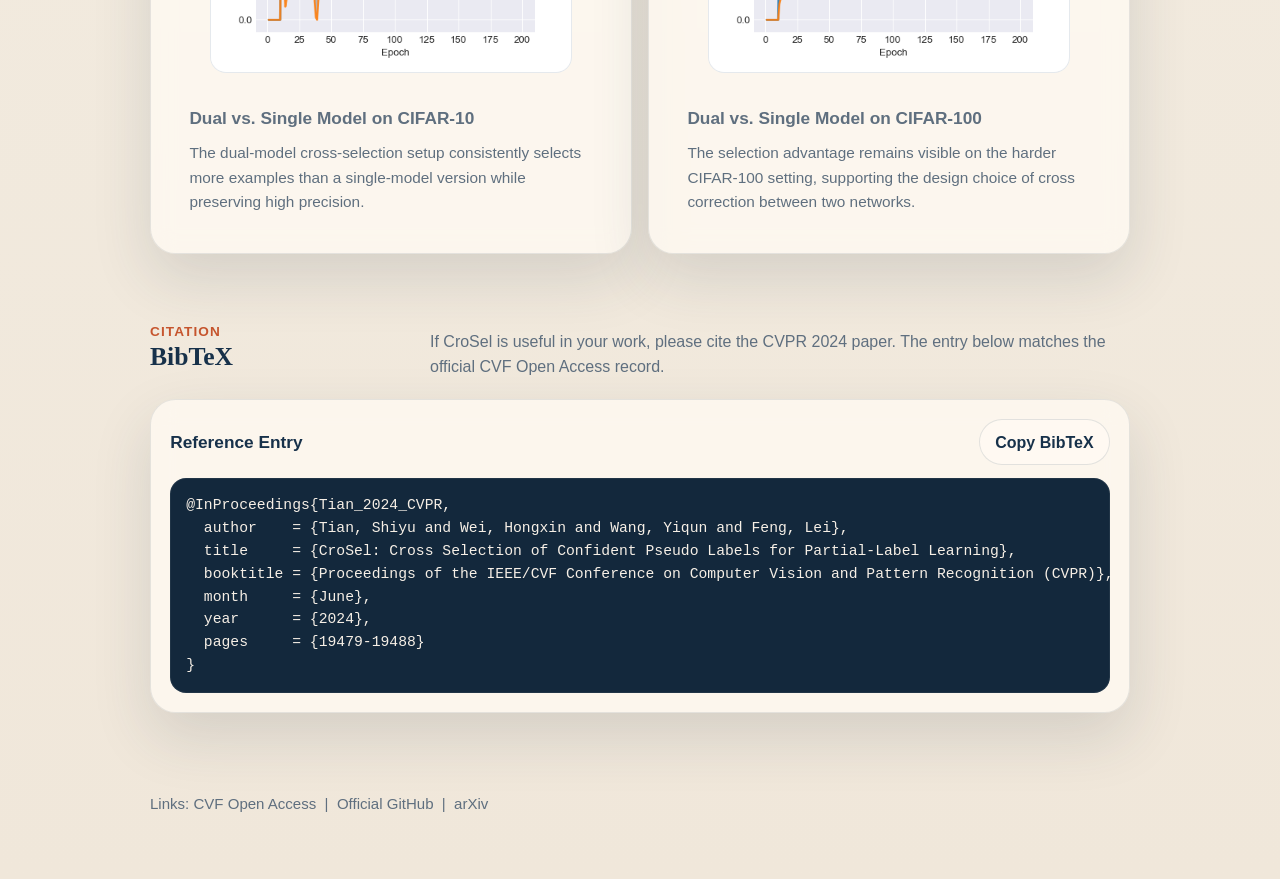
==== commit 59138b4a: "Add TabularMath project page and reorder selected works" ====
--- a/projects/crosel/index.html
+++ b/projects/crosel/index.html
@@ -168,7 +168,7 @@
     .hero h1 {
       margin: 1rem 0 0.8rem;
       font-family: var(--display);
-      font-size: clamp(2.4rem, 5vw, 4.4rem);
+      font-size: clamp(1.88rem, 3.75vw, 3.32rem);
       line-height: 1.02;
       letter-spacing: -0.03em;
     }
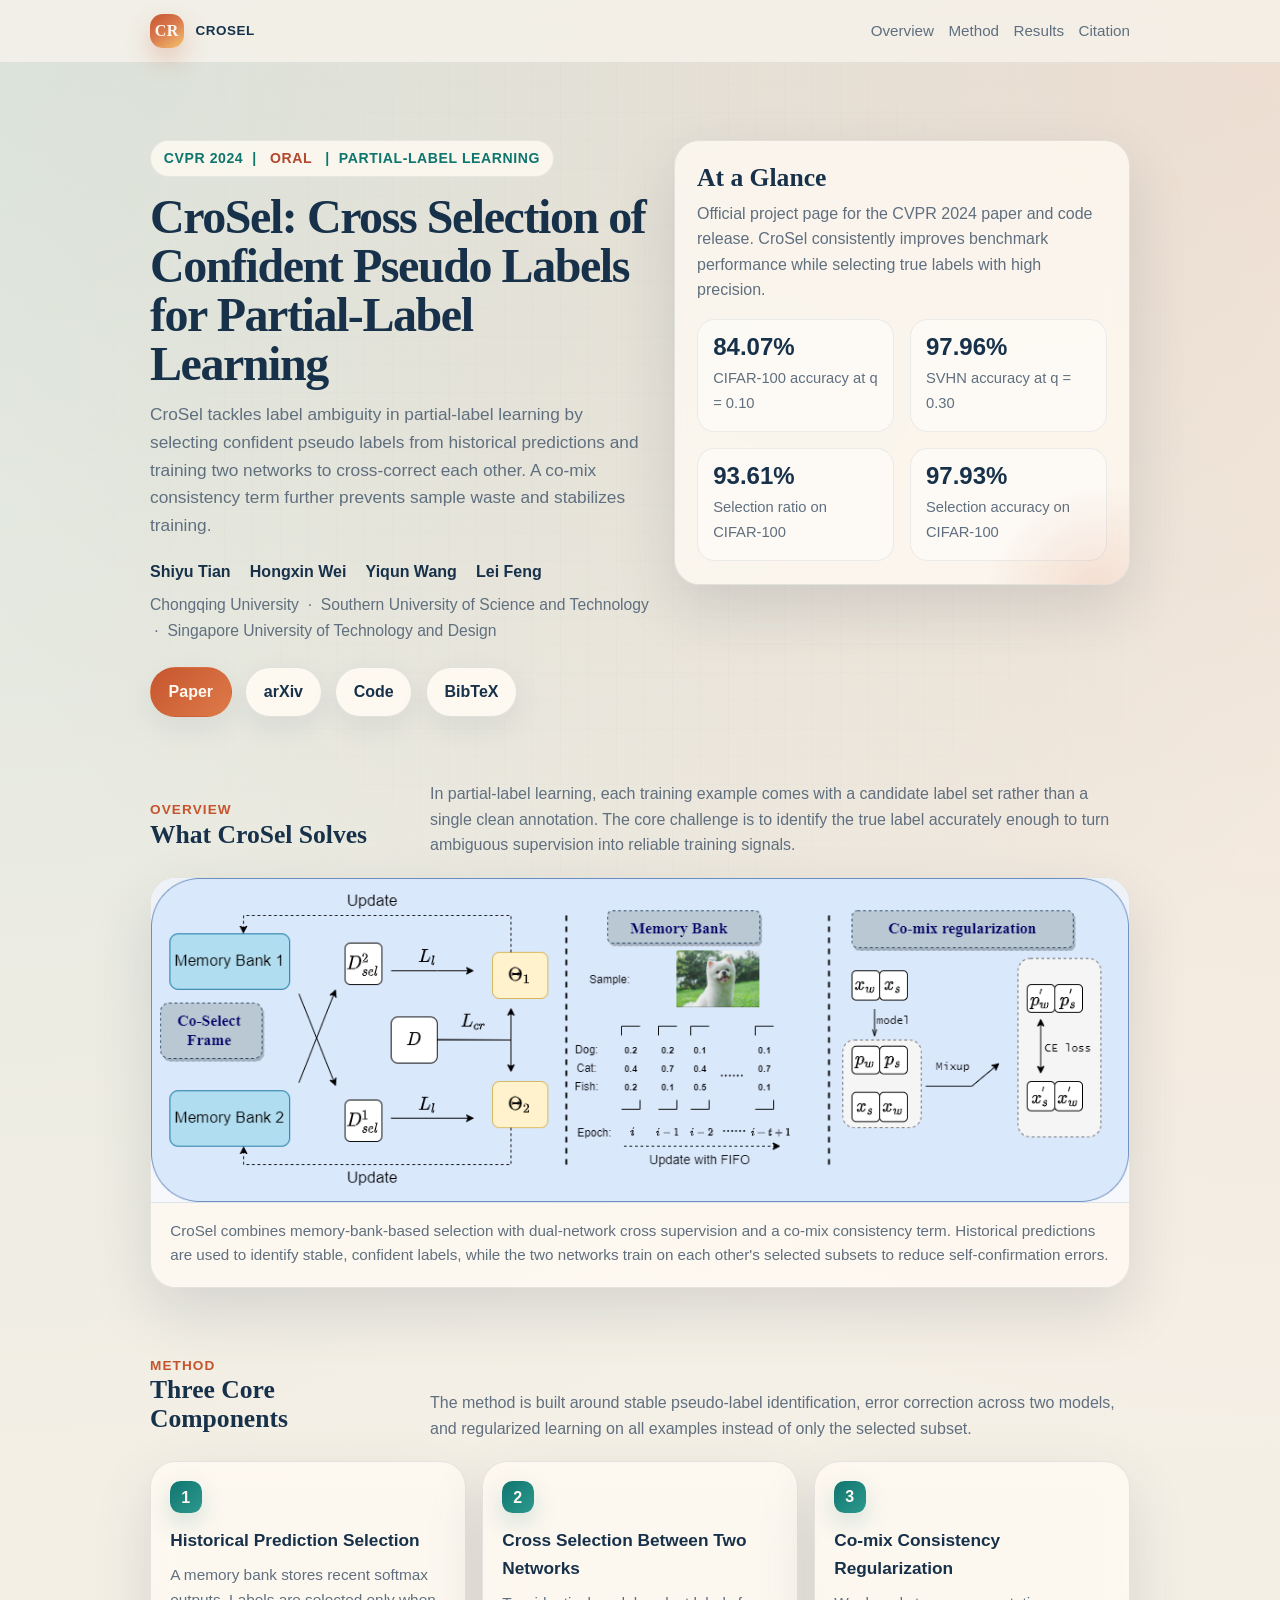
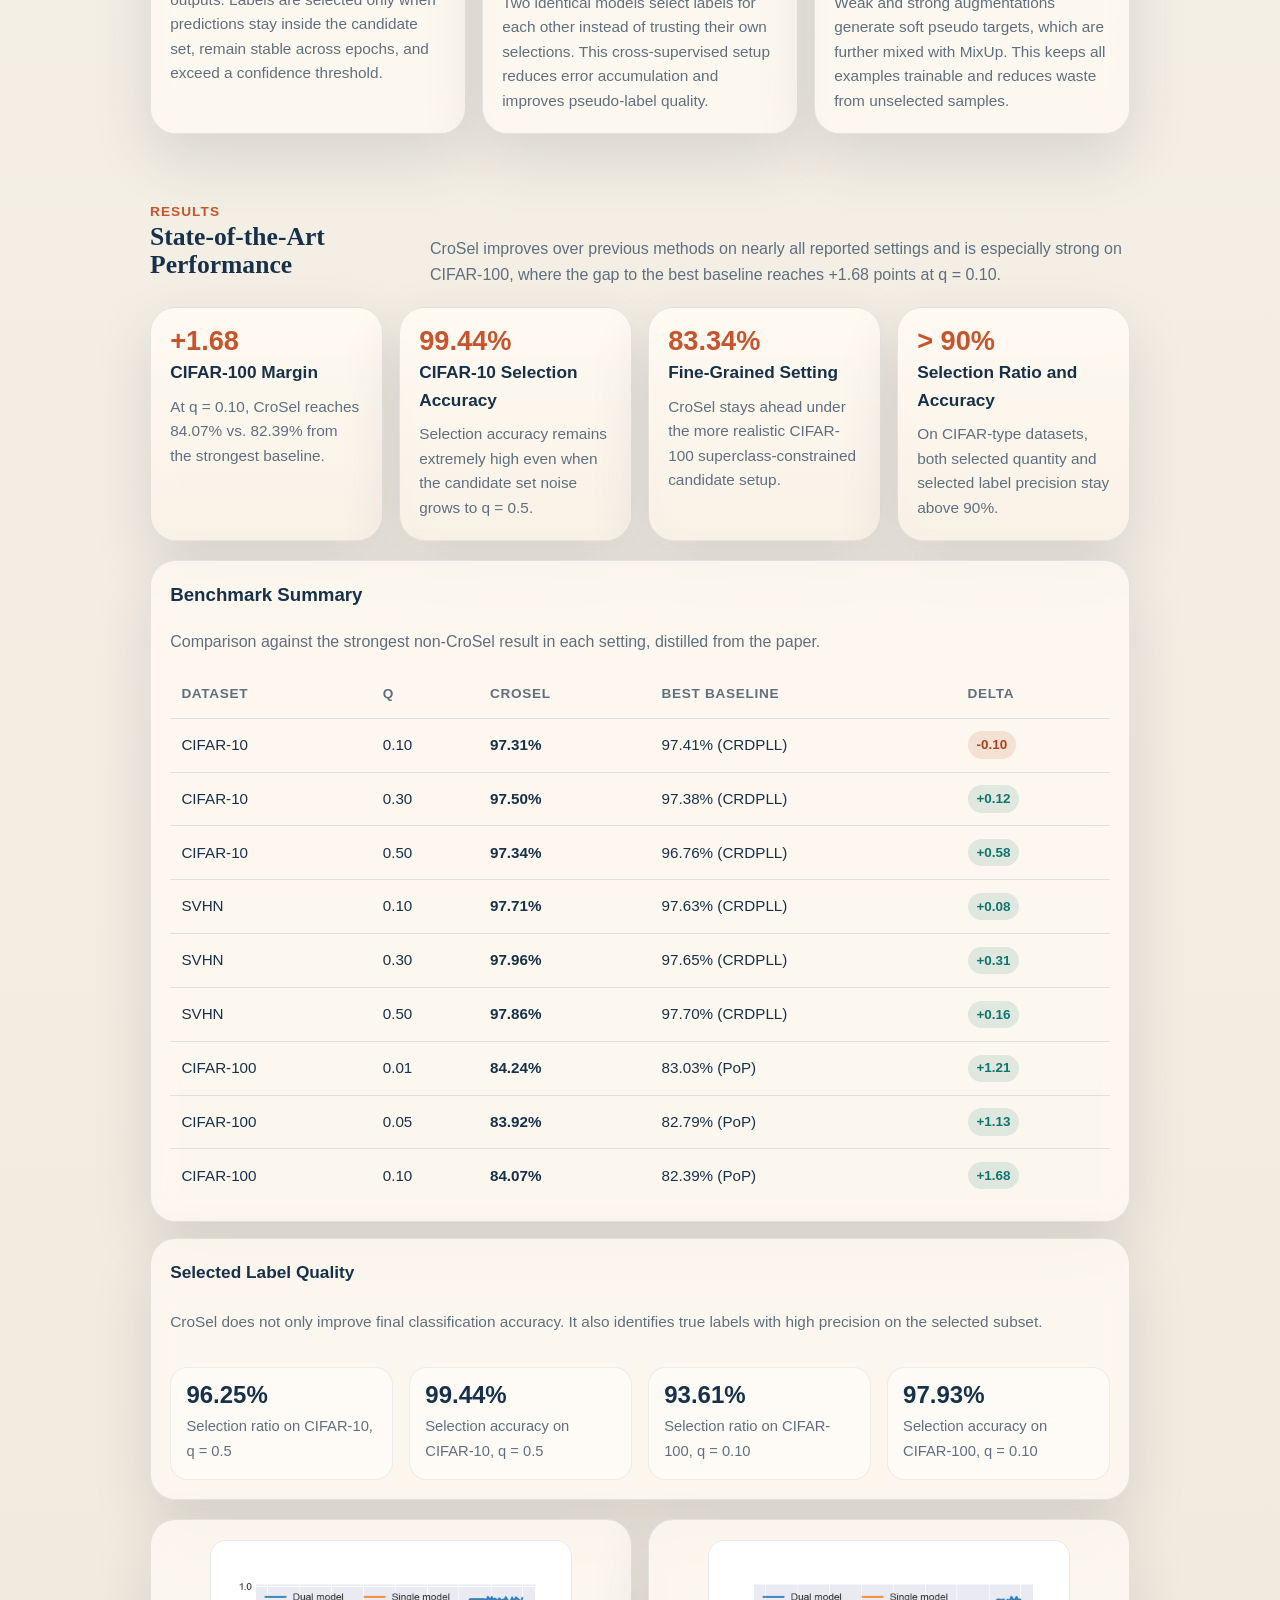
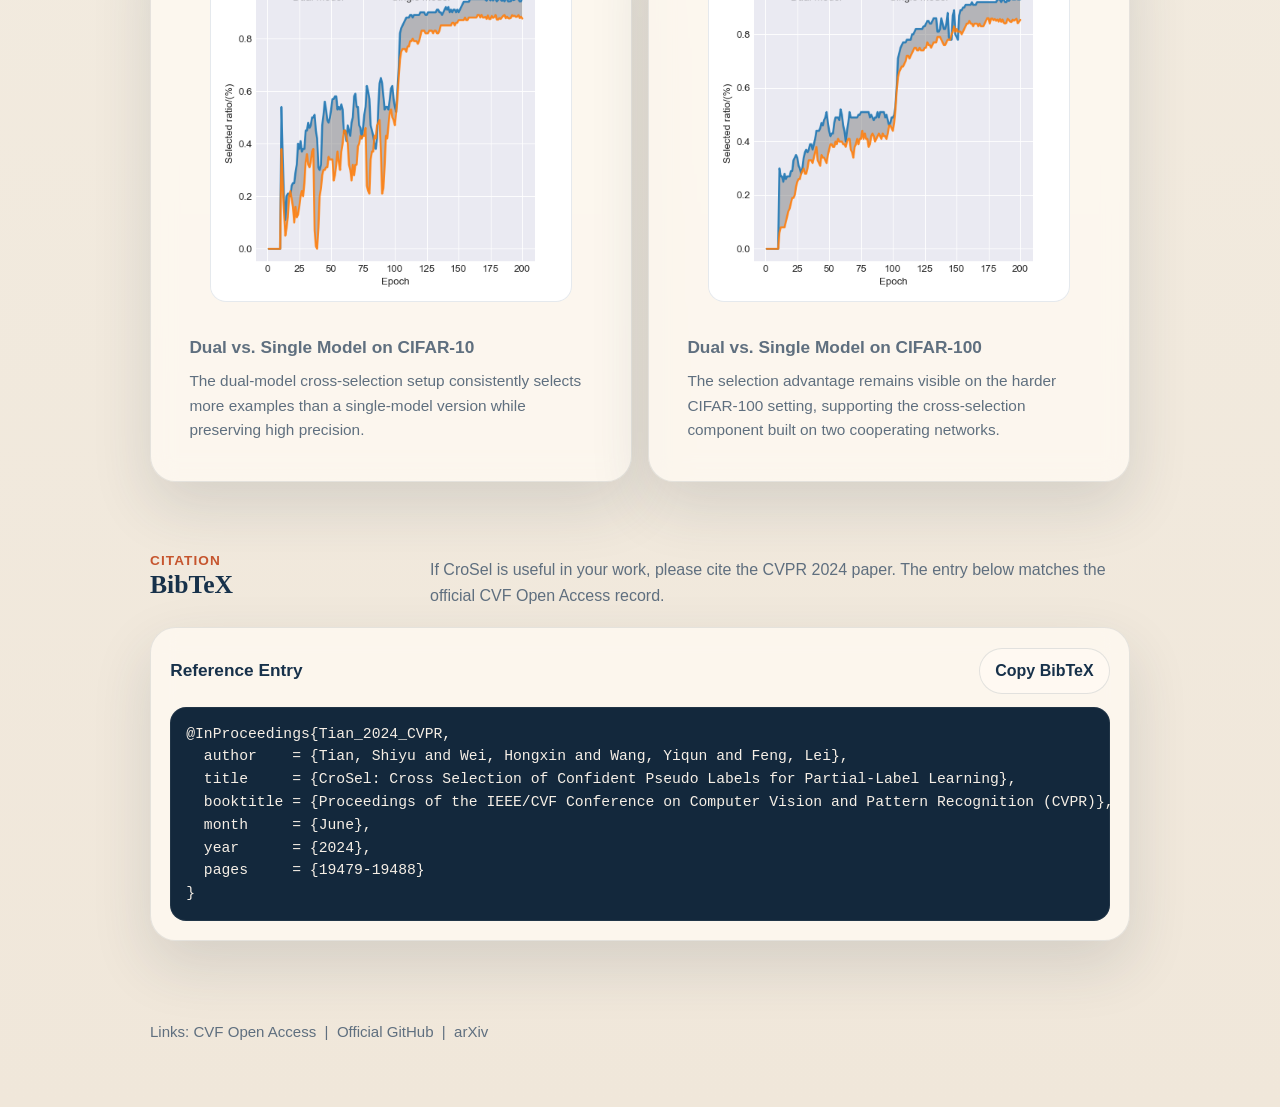
==== commit 8d99203b: "Refine CroSel project page content and results layout" ====
--- a/projects/crosel/index.html
+++ b/projects/crosel/index.html
@@ -437,13 +437,21 @@
 
     .results-layout {
       display: grid;
-      grid-template-columns: minmax(0, 1fr) minmax(250px, 0.92fr);
+      grid-template-columns: 1fr;
       gap: 1rem;
-      align-items: start;
     }
 
     .table-shell {
       overflow: hidden;
+    }
+
+    .quality-card {
+      display: grid;
+      gap: 1rem;
+    }
+
+    .quality-card .mini-grid {
+      grid-template-columns: repeat(4, minmax(0, 1fr));
     }
 
     .table-wrap {
@@ -582,12 +590,15 @@
 
     @media (max-width: 1040px) {
       .hero,
-      .results-layout,
       .highlights-grid {
         grid-template-columns: 1fr;
       }
 
       .idea-grid {
+        grid-template-columns: repeat(2, minmax(0, 1fr));
+      }
+
+      .quality-card .mini-grid {
         grid-template-columns: repeat(2, minmax(0, 1fr));
       }
 
@@ -614,12 +625,15 @@
       }
 
       .hero-stats,
-      .mini-grid,
       .visual-grid {
         grid-template-columns: 1fr;
       }
 
       .idea-grid {
+        grid-template-columns: 1fr;
+      }
+
+      .quality-card .mini-grid {
         grid-template-columns: 1fr;
       }
 
@@ -677,11 +691,6 @@
         <div class="affiliations">
           Chongqing University &nbsp;&middot;&nbsp; Southern University of Science and Technology &nbsp;&middot;&nbsp;
           Singapore University of Technology and Design
-        </div>
-        <div class="hero-tags">
-          <span class="hero-tag">CVPR 2024</span>
-          <span class="hero-tag oral">Oral</span>
-          <span class="hero-tag">CCF-A</span>
         </div>
         <div class="actions">
           <a class="btn primary" href="https://openaccess.thecvf.com/content/CVPR2024/papers/Tian_CroSel_Cross_Selection_of_Confident_Pseudo_Labels_for_Partial-Label_Learning_CVPR_2024_paper.pdf" target="_blank" rel="noreferrer">Paper</a>
@@ -747,7 +756,7 @@
       <div class="section-head">
         <div>
           <div class="section-kicker">Method</div>
-          <h2 class="section-title">Three Design Choices</h2>
+          <h2 class="section-title">Three Core Components</h2>
         </div>
         <p class="section-copy">
           The method is built around stable pseudo-label identification, error correction across two
@@ -909,7 +918,7 @@
           </div>
         </div>
 
-        <aside class="panel citation-card fade-up" style="--delay: 180ms;">
+        <aside class="panel citation-card quality-card fade-up" style="--delay: 180ms;">
           <h3>Selected Label Quality</h3>
           <p style="margin-bottom: 1rem;">
             CroSel does not only improve final classification accuracy. It also identifies true labels with
@@ -954,7 +963,7 @@
             <h3>Dual vs. Single Model on CIFAR-100</h3>
             <p>
               The selection advantage remains visible on the harder CIFAR-100 setting, supporting the
-              design choice of cross correction between two networks.
+              cross-selection component built on two cooperating networks.
             </p>
           </div>
         </figure>
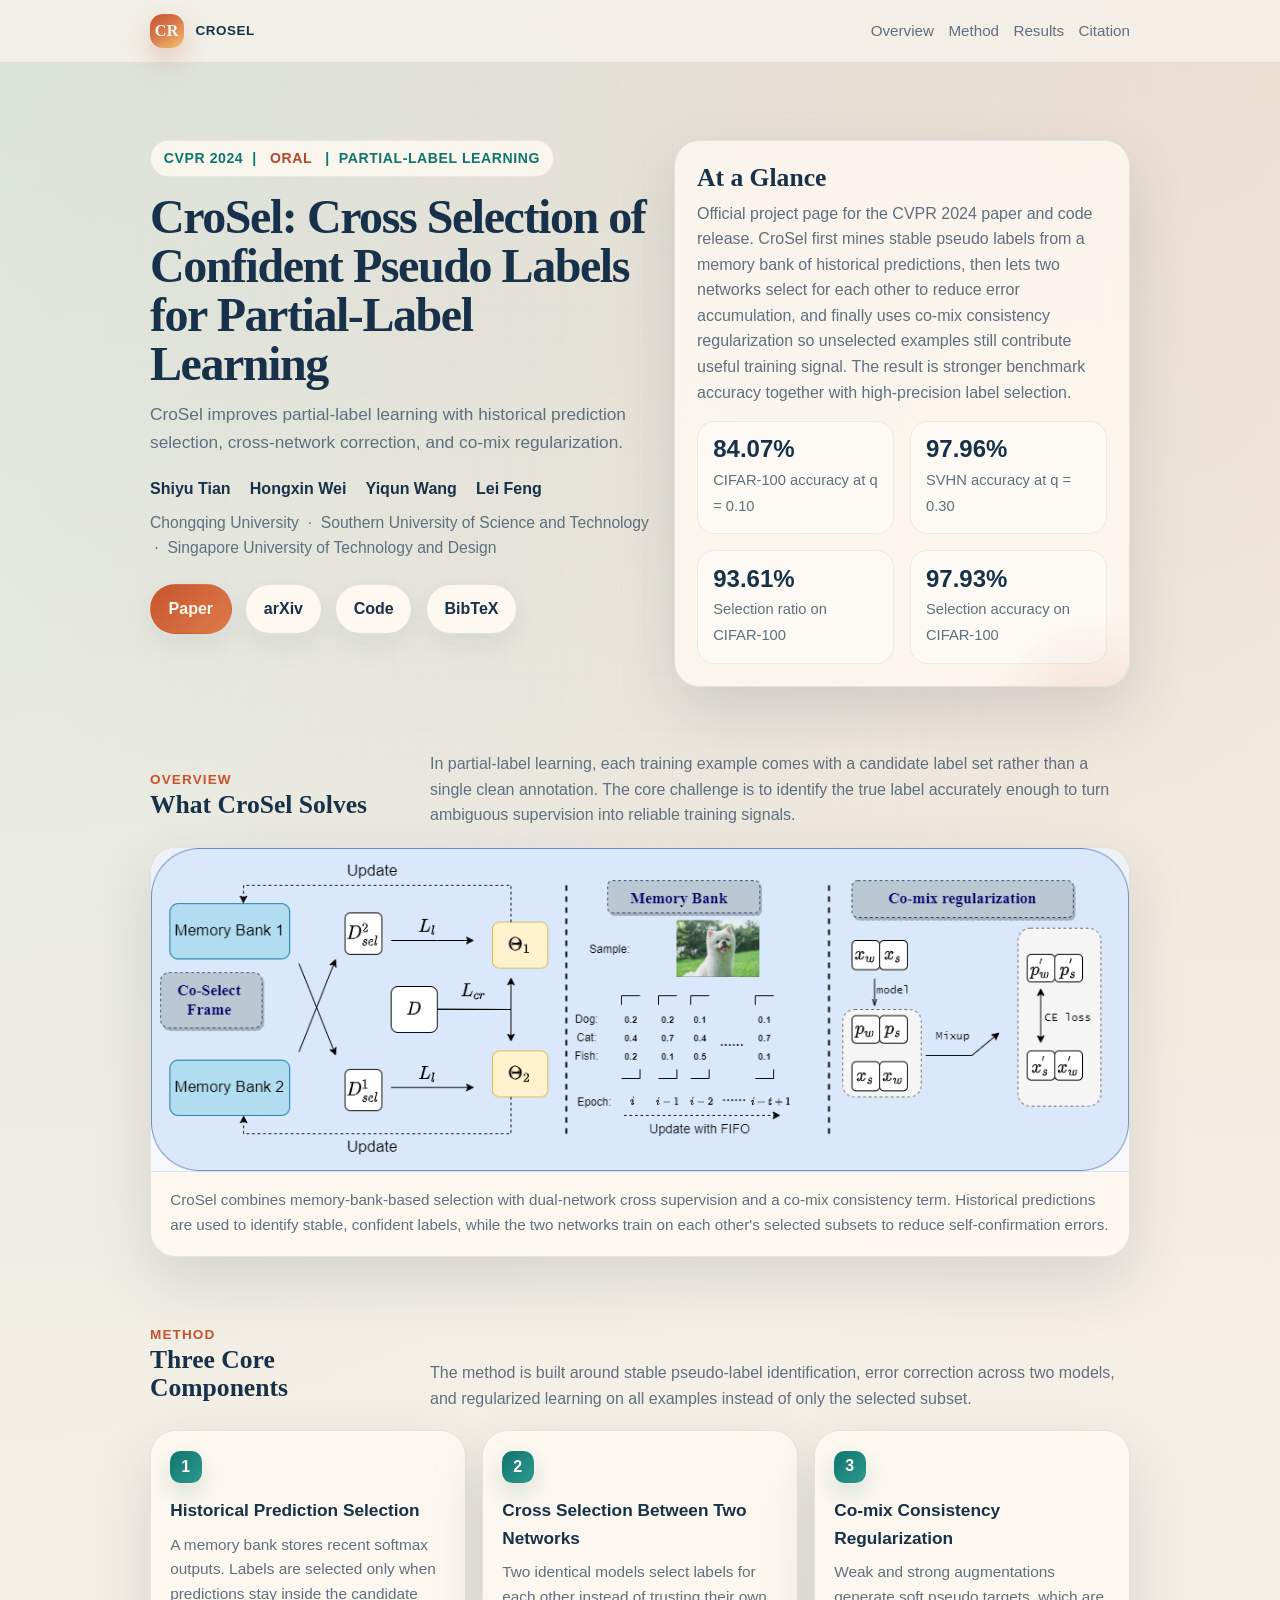
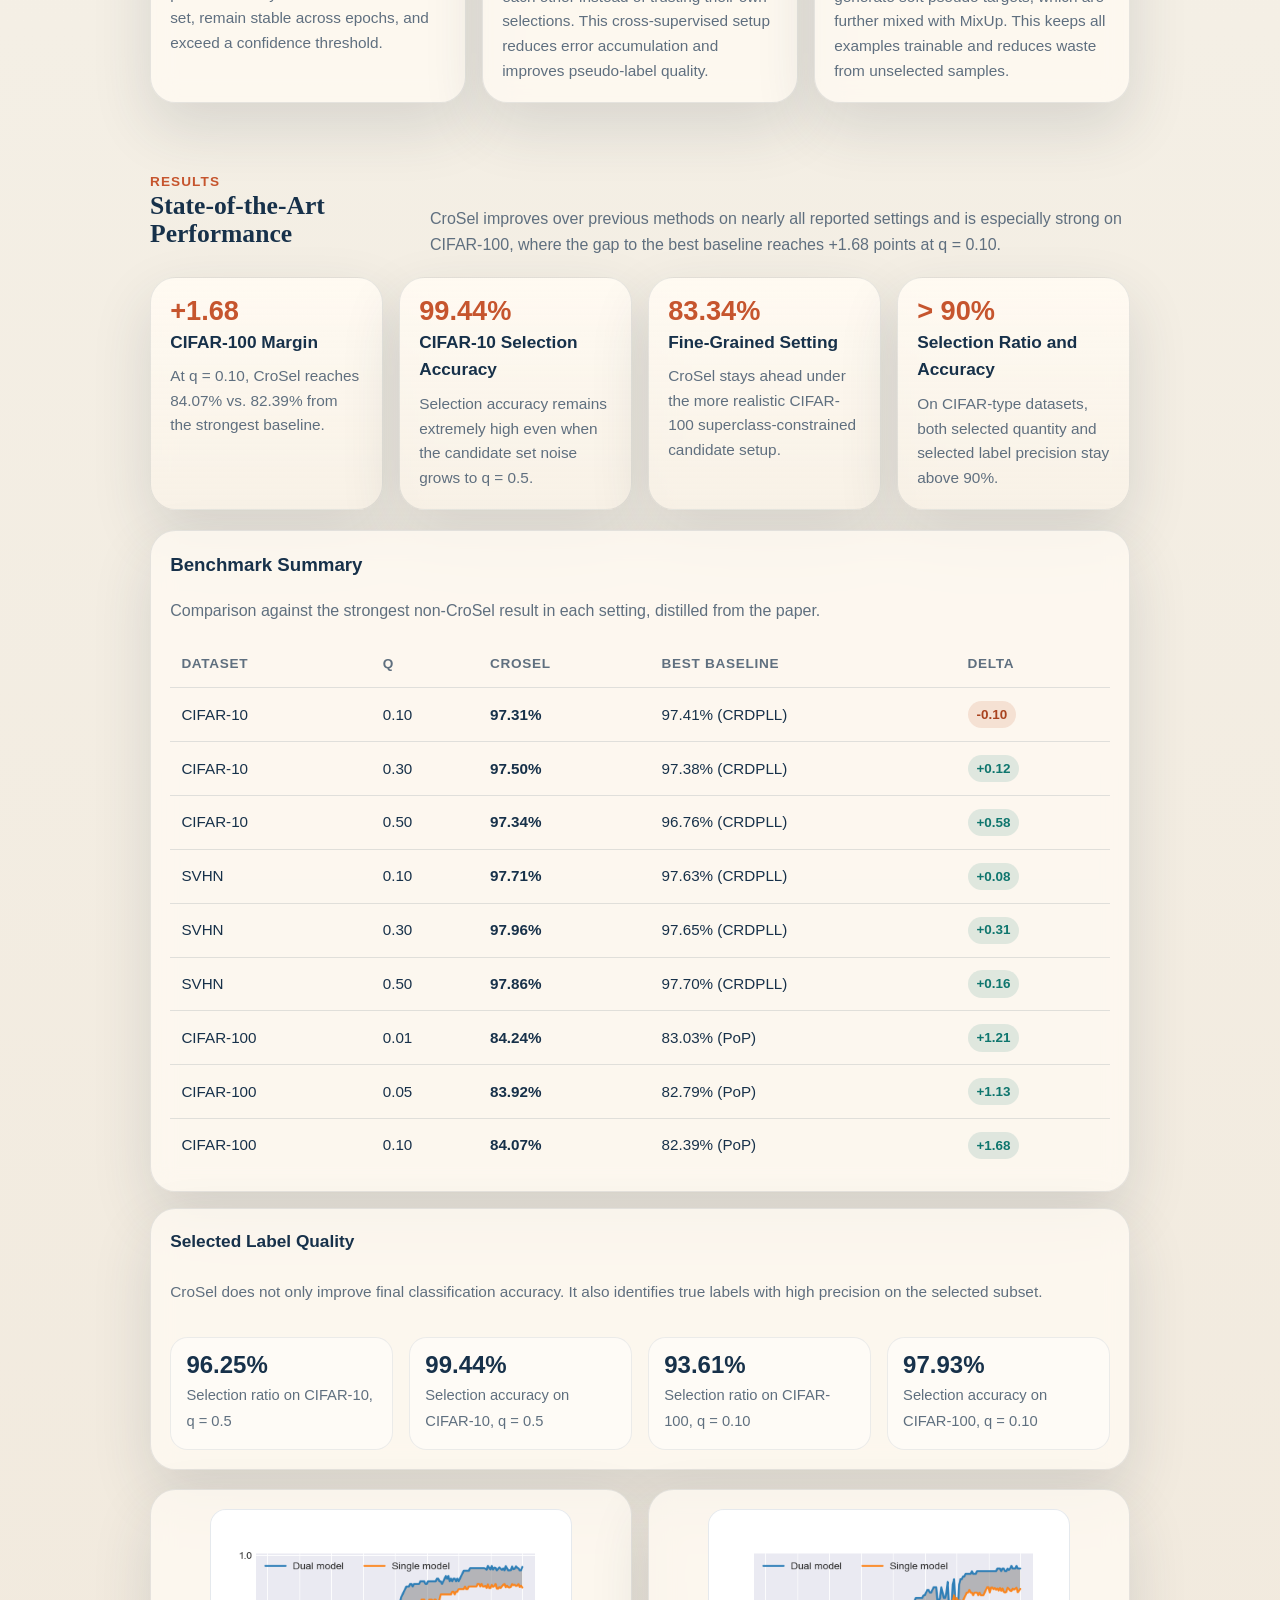
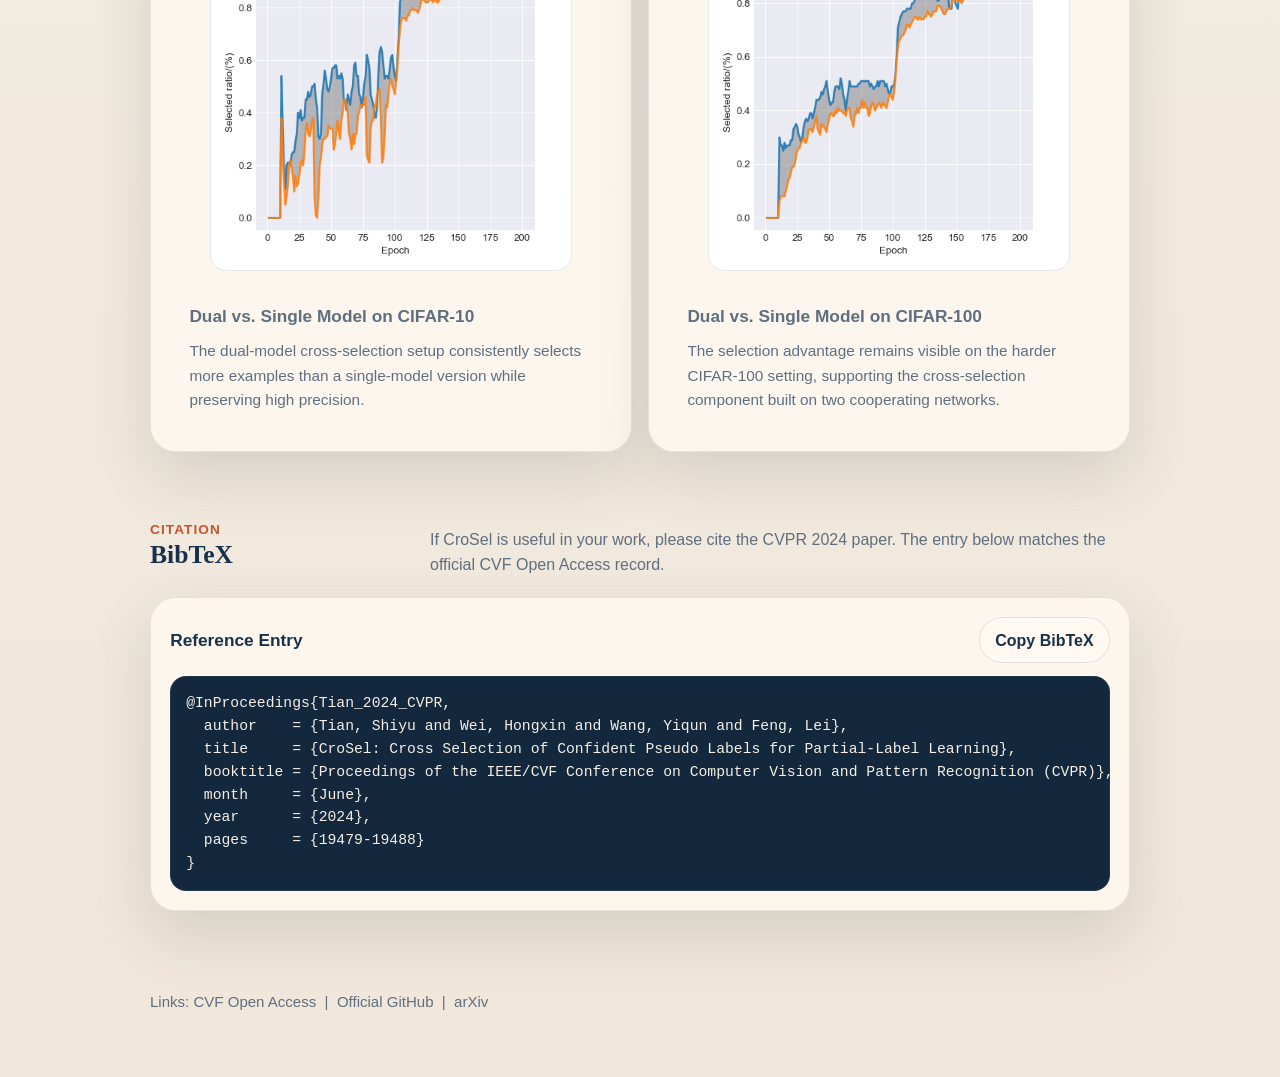
==== commit 307199bb: "Tighten CroSel hero copy" ====
--- a/projects/crosel/index.html
+++ b/projects/crosel/index.html
@@ -678,9 +678,7 @@
         <div class="eyebrow">CVPR 2024 &nbsp;|&nbsp; <span class="eyebrow-oral">Oral</span> &nbsp;|&nbsp; Partial-Label Learning</div>
         <h1>CroSel: Cross Selection of Confident Pseudo Labels for Partial-Label Learning</h1>
         <p class="subtitle">
-          CroSel tackles label ambiguity in partial-label learning by selecting confident pseudo labels
-          from historical predictions and training two networks to cross-correct each other. A co-mix
-          consistency term further prevents sample waste and stabilizes training.
+          CroSel improves partial-label learning with historical prediction selection, cross-network correction, and co-mix regularization.
         </p>
         <div class="authors">
           <span>Shiyu Tian</span>
@@ -703,8 +701,11 @@
       <aside class="panel hero-panel fade-up" style="--delay: 180ms;">
         <h2>At a Glance</h2>
         <p class="section-copy">
-          Official project page for the CVPR 2024 paper and code release. CroSel consistently improves
-          benchmark performance while selecting true labels with high precision.
+          Official project page for the CVPR 2024 paper and code release. CroSel first mines stable
+          pseudo labels from a memory bank of historical predictions, then lets two networks select for
+          each other to reduce error accumulation, and finally uses co-mix consistency regularization so
+          unselected examples still contribute useful training signal. The result is stronger benchmark
+          accuracy together with high-precision label selection.
         </p>
         <div class="hero-stats">
           <div class="stat">
